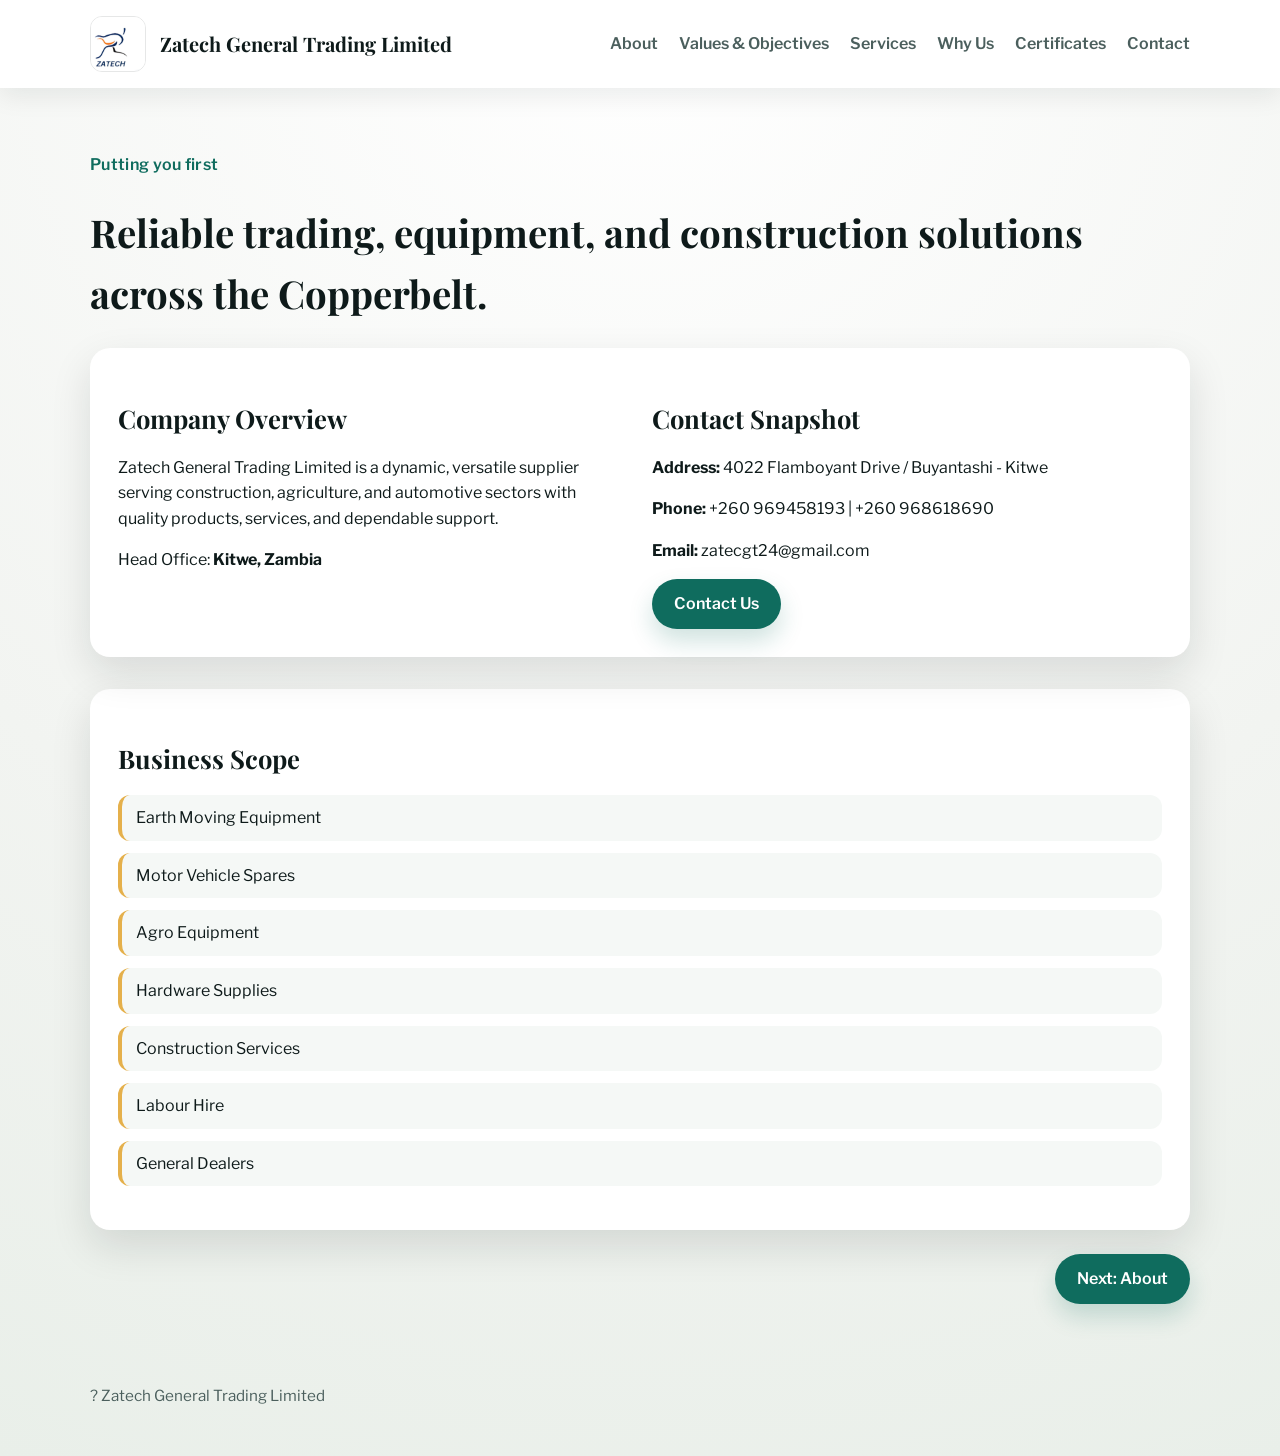
==== index.html @ f045a854 "Initial site" ====
<!doctype html>
<html lang="en">
<head>
  <meta charset="utf-8" />
  <meta name="viewport" content="width=device-width, initial-scale=1" />
  <title>Zatech General Trading Limited</title>
  <link rel="stylesheet" href="styles.css" />
</head>
<body>
  <header>
    <div class="container nav">
      <a class="brand" href="index.html">
        <img src="assets/zatech-logo.jpeg" alt="Zatech logo" />
        <span>Zatech General Trading Limited</span>
      </a>
      <nav>
        <a href="about.html">About</a>
        <a href="values.html">Values & Objectives</a>
        <a href="services.html">Services</a>
        <a href="why-us.html">Why Us</a>
        <a href="certificates.html">Certificates</a>
        <a href="contact.html">Contact</a>
      </nav>
    </div>
  </header>

  <main class="container">
    <section class="hero">
      <span class="tag">Putting you first</span>
      <h1>Reliable trading, equipment, and construction solutions across the Copperbelt.</h1>
      <div class="card grid grid-2">
        <div>
          <h2 class="section-title">Company Overview</h2>
          <p>Zatech General Trading Limited is a dynamic, versatile supplier serving construction, agriculture, and automotive sectors with quality products, services, and dependable support.</p>
          <p>Head Office: <strong>Kitwe, Zambia</strong></p>
        </div>
        <div>
          <h2 class="section-title">Contact Snapshot</h2>
          <p><strong>Address:</strong> 4022 Flamboyant Drive / Buyantashi - Kitwe</p>
          <p><strong>Phone:</strong> +260 969458193 | +260 968618690</p>
          <p><strong>Email:</strong> zatecgt24@gmail.com</p>
          <a class="button" href="contact.html">Contact Us</a>
        </div>
      </div>
    </section>

    <section class="card">
      <h2 class="section-title">Business Scope</h2>
      <ul class="list">
        <li>Earth Moving Equipment</li>
        <li>Motor Vehicle Spares</li>
        <li>Agro Equipment</li>
        <li>Hardware Supplies</li>
        <li>Construction Services</li>
        <li>Labour Hire</li>
        <li>General Dealers</li>
      </ul>
    </section>

    <div class="next-row">
      <a class="button" href="about.html">Next: About</a>
    </div>
  </main>

  <footer class="container">
    <div>? Zatech General Trading Limited</div>
  </footer>
</body>
</html>
---- styles.css ----
@import url('https://fonts.googleapis.com/css2?family=Libre+Franklin:wght@300;400;600;700&family=Playfair+Display:wght@500;600;700&display=swap');

:root {
  --ink: #0e1a1a;
  --muted: #4b5f5d;
  --brand: #0f6c5e;
  --brand-dark: #0a4f45;
  --accent: #e5b04b;
  --paper: #f6f4ef;
  --white: #ffffff;
  --shadow: 0 16px 40px rgba(14, 26, 26, 0.12);
}

* { box-sizing: border-box; }
html, body { margin: 0; padding: 0; }
body {
  font-family: 'Libre Franklin', system-ui, -apple-system, sans-serif;
  color: var(--ink);
  background: radial-gradient(circle at top, #ffffff 0%, #f2f4f1 60%, #e9efe9 100%);
  line-height: 1.6;
}

.container {
  width: min(1100px, 92vw);
  margin: 0 auto;
}

header {
  background: var(--white);
  position: sticky;
  top: 0;
  z-index: 10;
  box-shadow: 0 8px 24px rgba(14, 26, 26, 0.08);
}

.nav {
  display: flex;
  align-items: center;
  justify-content: space-between;
  padding: 16px 0;
  gap: 16px;
}

.brand {
  display: flex;
  align-items: center;
  gap: 14px;
  text-decoration: none;
  color: inherit;
}

.brand img {
  width: 56px;
  height: 56px;
  object-fit: cover;
  border-radius: 12px;
  border: 1px solid rgba(14, 26, 26, 0.1);
}

.brand span {
  font-family: 'Playfair Display', serif;
  font-size: 1.25rem;
  font-weight: 700;
}

nav a {
  text-decoration: none;
  color: var(--muted);
  font-weight: 600;
  margin-left: 18px;
}

nav a:hover { color: var(--brand); }

.hero {
  padding: 64px 0 32px;
  display: grid;
  gap: 24px;
}

.hero h1 {
  font-family: 'Playfair Display', serif;
  font-size: clamp(2rem, 3vw, 3rem);
  margin: 0;
}

.card {
  background: var(--white);
  border-radius: 20px;
  padding: 28px;
  box-shadow: var(--shadow);
}

.grid {
  display: grid;
  gap: 24px;
}

.grid-2 { grid-template-columns: repeat(auto-fit, minmax(260px, 1fr)); }

.tag {
  display: inline-flex;
  align-items: center;
  gap: 8px;
  font-weight: 600;
  color: var(--brand);
  letter-spacing: 0.02em;
}

.button {
  display: inline-flex;
  align-items: center;
  justify-content: center;
  padding: 12px 22px;
  border-radius: 999px;
  border: none;
  background: var(--brand);
  color: var(--white);
  font-weight: 600;
  text-decoration: none;
  box-shadow: 0 12px 24px rgba(15, 108, 94, 0.2);
}

.button.secondary {
  background: var(--white);
  color: var(--brand);
  border: 1px solid var(--brand);
  box-shadow: none;
}

.section-title {
  font-family: 'Playfair Display', serif;
  font-size: 1.6rem;
  margin-bottom: 12px;
}

.list {
  display: grid;
  gap: 12px;
  padding-left: 0;
  list-style: none;
}

.list li {
  padding: 10px 14px;
  background: #f5f8f6;
  border-radius: 12px;
  border-left: 4px solid var(--accent);
}

footer {
  padding: 32px 0 48px;
  color: var(--muted);
  font-size: 0.95rem;
}

.next-row {
  display: flex;
  justify-content: flex-end;
  padding: 24px 0 48px;
}

.highlight {
  background: linear-gradient(120deg, rgba(229,176,75,0.2), rgba(15,108,94,0.12));
  padding: 2px 8px;
  border-radius: 8px;
}

@media (max-width: 720px) {
  nav { display: none; }
  .nav { justify-content: center; }
  .hero { padding-top: 42px; }
}
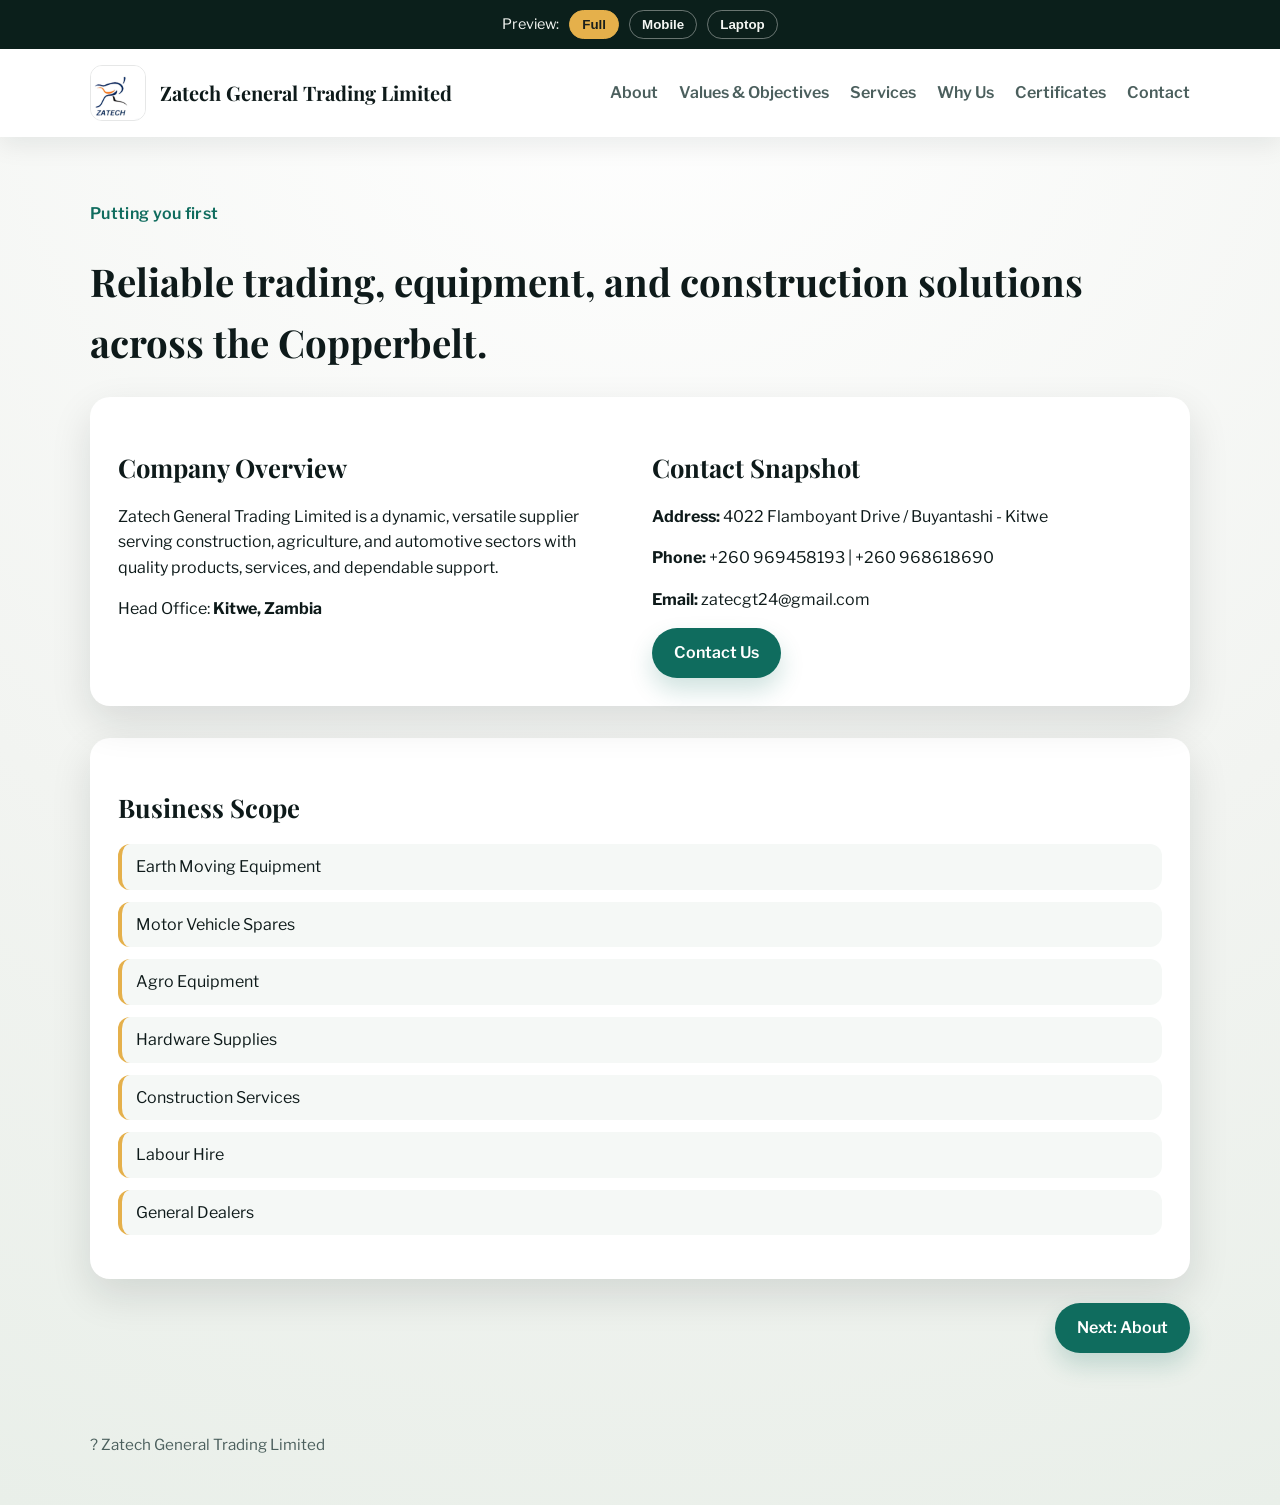
==== commit 73db2eb9: "Add device preview toggle" ====
--- a/index.html
+++ b/index.html
@@ -5,6 +5,7 @@
   <meta name="viewport" content="width=device-width, initial-scale=1" />
   <title>Zatech General Trading Limited</title>
   <link rel="stylesheet" href="styles.css" />
+  <script src="preview.js" defer></script>
 </head>
 <body>
   <header>
--- a/styles.css
+++ b/styles.css
@@ -20,6 +20,62 @@
   line-height: 1.6;
 }
 
+.preview-bar {
+  position: sticky;
+  top: 0;
+  z-index: 20;
+  background: #0b1f1b;
+  color: #f4f6f3;
+  display: flex;
+  align-items: center;
+  justify-content: center;
+  gap: 10px;
+  padding: 10px 16px;
+  font-size: 0.9rem;
+}
+
+.preview-bar button {
+  background: transparent;
+  border: 1px solid rgba(244, 246, 243, 0.4);
+  color: inherit;
+  padding: 6px 12px;
+  border-radius: 999px;
+  font-weight: 600;
+  cursor: pointer;
+}
+
+.preview-bar button.active {
+  background: var(--accent);
+  color: #1a1f1c;
+  border-color: var(--accent);
+}
+
+.preview-frame {
+  width: 100%;
+}
+
+body.preview-mobile,
+body.preview-laptop {
+  background: linear-gradient(135deg, #e1e6e2 0%, #f7f3ea 100%);
+}
+
+body.preview-mobile .preview-frame,
+body.preview-laptop .preview-frame {
+  margin: 16px auto 40px;
+  background: var(--white);
+  border-radius: 24px;
+  box-shadow: 0 24px 60px rgba(14, 26, 26, 0.2);
+  overflow: hidden;
+}
+
+body.preview-mobile .preview-frame {
+  max-width: 390px;
+}
+
+body.preview-laptop .preview-frame {
+  max-width: 1100px;
+}
+
 .container {
   width: min(1100px, 92vw);
   margin: 0 auto;
@@ -168,6 +224,21 @@
 
 @media (max-width: 720px) {
   nav { display: none; }
-  .nav { justify-content: center; }
-  .hero { padding-top: 42px; }
-}
+  .nav { justify-content: center; padding: 12px 0; }
+  .brand { gap: 10px; }
+  .brand img { width: 48px; height: 48px; }
+  .brand span { font-size: 1.05rem; text-align: center; }
+  .hero { padding: 42px 0 24px; }
+  .card { padding: 20px; }
+  .section-title { font-size: 1.35rem; }
+  .button { width: 100%; }
+  .next-row { justify-content: stretch; }
+  .list li { padding: 10px 12px; }
+}
+
+@media (max-width: 520px) {
+  body { font-size: 0.98rem; }
+  .hero h1 { font-size: clamp(1.6rem, 6vw, 2.2rem); }
+  .grid { gap: 16px; }
+  .card { border-radius: 16px; }
+}
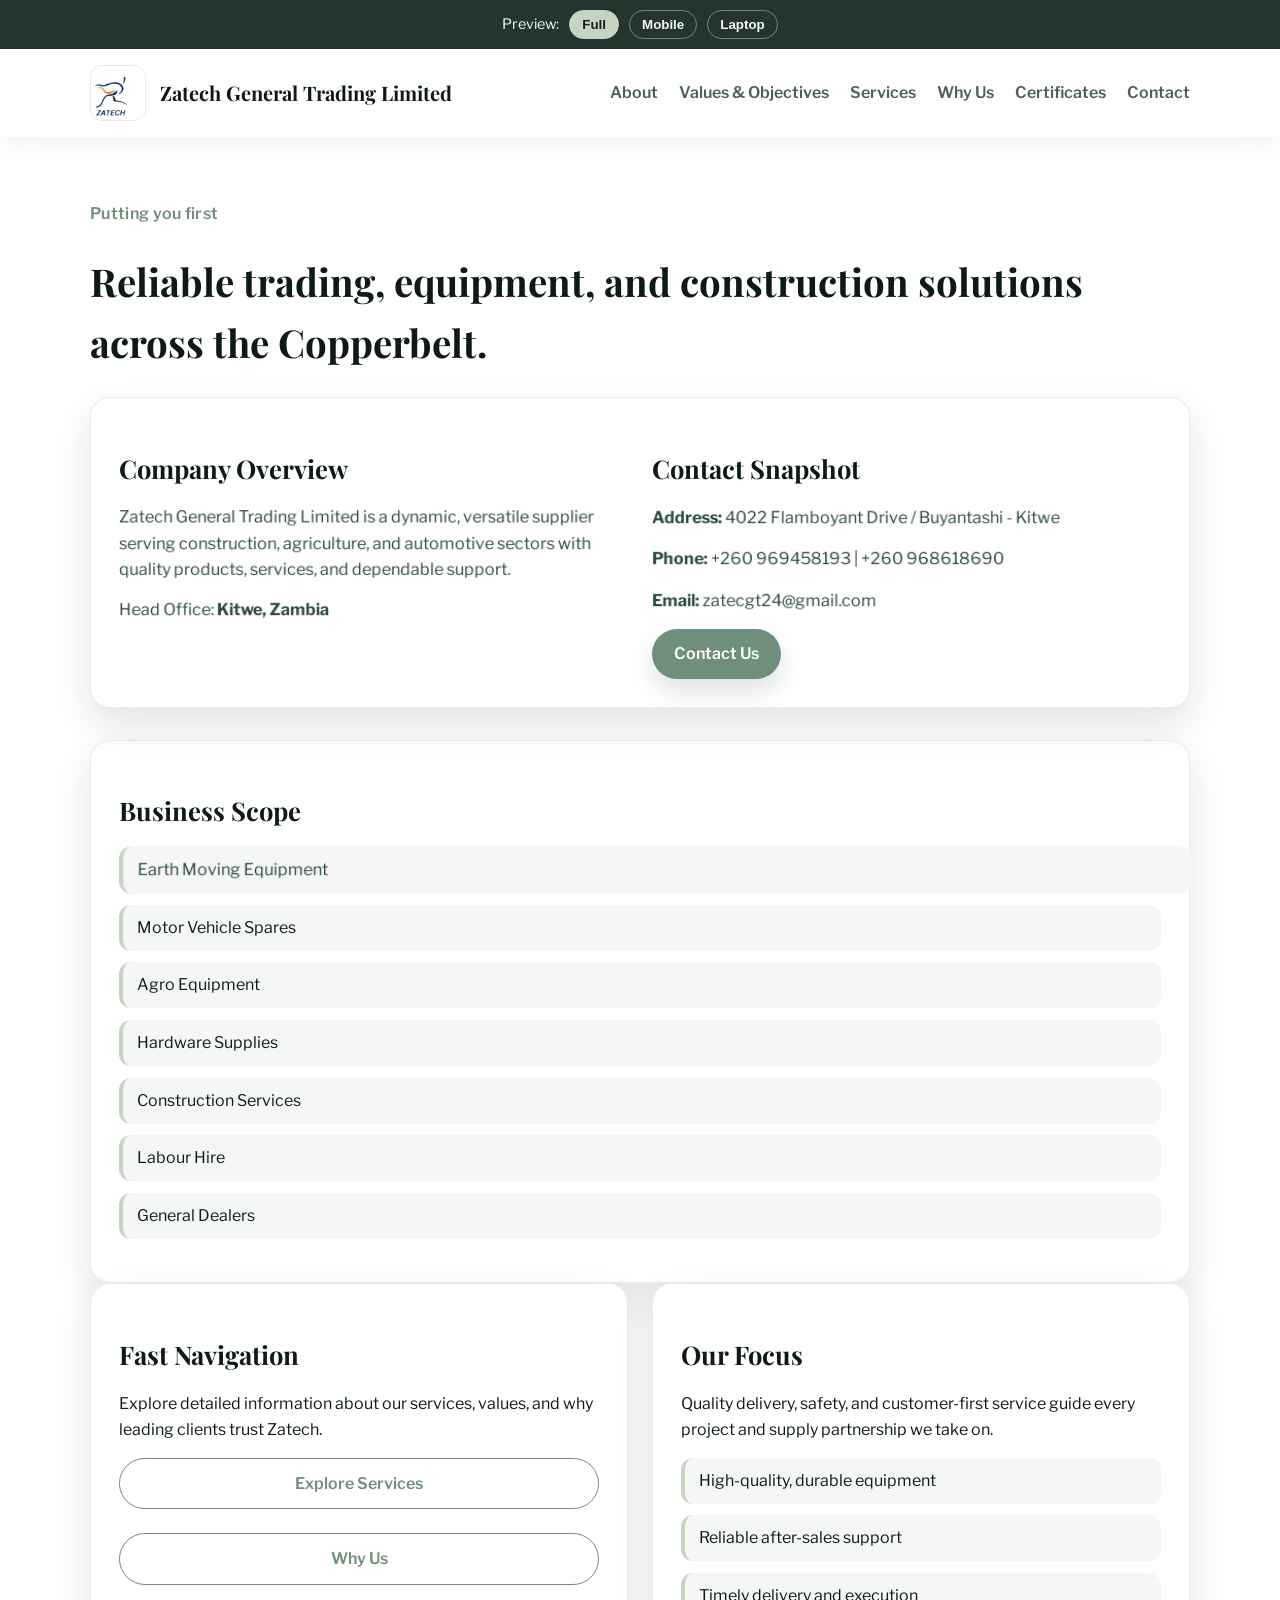
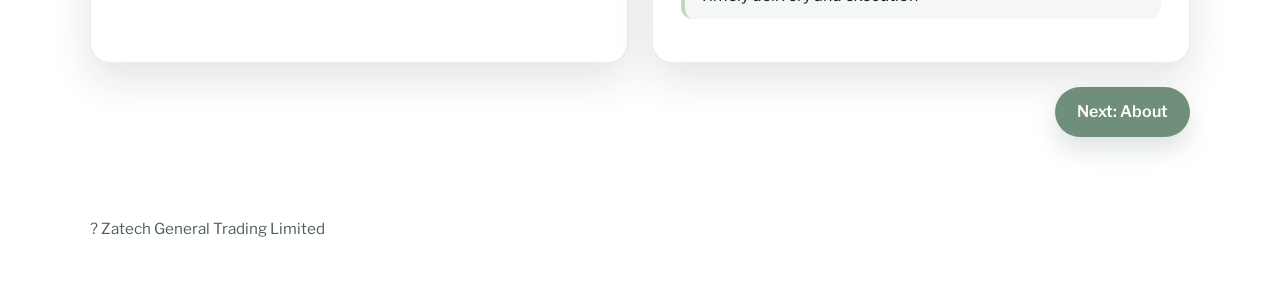
==== commit 29848ef2: "Revert certificate embed" ====
--- a/index.html
+++ b/index.html
@@ -29,33 +29,53 @@
     <section class="hero">
       <span class="tag">Putting you first</span>
       <h1>Reliable trading, equipment, and construction solutions across the Copperbelt.</h1>
-      <div class="card grid grid-2">
+      <div class="card grid grid-2 lift">
         <div>
           <h2 class="section-title">Company Overview</h2>
-          <p>Zatech General Trading Limited is a dynamic, versatile supplier serving construction, agriculture, and automotive sectors with quality products, services, and dependable support.</p>
-          <p>Head Office: <strong>Kitwe, Zambia</strong></p>
+          <p class="interactive-text">Zatech General Trading Limited is a dynamic, versatile supplier serving construction, agriculture, and automotive sectors with quality products, services, and dependable support.</p>
+          <p class="interactive-text">Head Office: <strong>Kitwe, Zambia</strong></p>
         </div>
         <div>
           <h2 class="section-title">Contact Snapshot</h2>
-          <p><strong>Address:</strong> 4022 Flamboyant Drive / Buyantashi - Kitwe</p>
-          <p><strong>Phone:</strong> +260 969458193 | +260 968618690</p>
-          <p><strong>Email:</strong> zatecgt24@gmail.com</p>
+          <p class="interactive-text"><strong>Address:</strong> 4022 Flamboyant Drive / Buyantashi - Kitwe</p>
+          <p class="interactive-text"><strong>Phone:</strong> +260 969458193 | +260 968618690</p>
+          <p class="interactive-text"><strong>Email:</strong> zatecgt24@gmail.com</p>
           <a class="button" href="contact.html">Contact Us</a>
         </div>
       </div>
     </section>
 
-    <section class="card">
+    <section class="card lift">
       <h2 class="section-title">Business Scope</h2>
       <ul class="list">
-        <li>Earth Moving Equipment</li>
-        <li>Motor Vehicle Spares</li>
-        <li>Agro Equipment</li>
-        <li>Hardware Supplies</li>
-        <li>Construction Services</li>
-        <li>Labour Hire</li>
-        <li>General Dealers</li>
+        <li class="interactive-text">Earth Moving Equipment</li>
+        <li class="interactive-text">Motor Vehicle Spares</li>
+        <li class="interactive-text">Agro Equipment</li>
+        <li class="interactive-text">Hardware Supplies</li>
+        <li class="interactive-text">Construction Services</li>
+        <li class="interactive-text">Labour Hire</li>
+        <li class="interactive-text">General Dealers</li>
       </ul>
+    </section>
+
+    <section class="grid grid-2">
+      <div class="card lift">
+        <h2 class="section-title">Fast Navigation</h2>
+        <p class="interactive-text">Explore detailed information about our services, values, and why leading clients trust Zatech.</p>
+        <div class="grid">
+          <a class="button secondary" href="services.html">Explore Services</a>
+          <a class="button secondary" href="why-us.html">Why Us</a>
+        </div>
+      </div>
+      <div class="card lift">
+        <h2 class="section-title">Our Focus</h2>
+        <p class="interactive-text">Quality delivery, safety, and customer-first service guide every project and supply partnership we take on.</p>
+        <ul class="list">
+          <li class="interactive-text">High-quality, durable equipment</li>
+          <li class="interactive-text">Reliable after-sales support</li>
+          <li class="interactive-text">Timely delivery and execution</li>
+        </ul>
+      </div>
     </section>
 
     <div class="next-row">
--- a/styles.css
+++ b/styles.css
@@ -3,10 +3,10 @@
 :root {
   --ink: #0e1a1a;
   --muted: #4b5f5d;
-  --brand: #0f6c5e;
-  --brand-dark: #0a4f45;
-  --accent: #e5b04b;
-  --paper: #f6f4ef;
+  --brand: #6f8f7a;
+  --brand-dark: #4f6f5f;
+  --accent: #c7d4c4;
+  --paper: #ffffff;
   --white: #ffffff;
   --shadow: 0 16px 40px rgba(14, 26, 26, 0.12);
 }
@@ -16,7 +16,7 @@
 body {
   font-family: 'Libre Franklin', system-ui, -apple-system, sans-serif;
   color: var(--ink);
-  background: radial-gradient(circle at top, #ffffff 0%, #f2f4f1 60%, #e9efe9 100%);
+  background: #ffffff;
   line-height: 1.6;
 }
 
@@ -24,7 +24,7 @@
   position: sticky;
   top: 0;
   z-index: 20;
-  background: #0b1f1b;
+  background: #24352e;
   color: #f4f6f3;
   display: flex;
   align-items: center;
@@ -56,7 +56,7 @@
 
 body.preview-mobile,
 body.preview-laptop {
-  background: linear-gradient(135deg, #e1e6e2 0%, #f7f3ea 100%);
+  background: linear-gradient(135deg, #eef3ef 0%, #ffffff 100%);
 }
 
 body.preview-mobile .preview-frame,
@@ -86,7 +86,7 @@
   position: sticky;
   top: 0;
   z-index: 10;
-  box-shadow: 0 8px 24px rgba(14, 26, 26, 0.08);
+  box-shadow: 0 8px 24px rgba(14, 26, 26, 0.06);
 }
 
 .nav {
@@ -145,6 +145,7 @@
   border-radius: 20px;
   padding: 28px;
   box-shadow: var(--shadow);
+  border: 1px solid rgba(111, 143, 122, 0.15);
 }
 
 .grid {
@@ -174,7 +175,7 @@
   color: var(--white);
   font-weight: 600;
   text-decoration: none;
-  box-shadow: 0 12px 24px rgba(15, 108, 94, 0.2);
+  box-shadow: 0 12px 24px rgba(79, 111, 95, 0.2);
 }
 
 .button.secondary {
@@ -199,7 +200,7 @@
 
 .list li {
   padding: 10px 14px;
-  background: #f5f8f6;
+  background: #f4f7f4;
   border-radius: 12px;
   border-left: 4px solid var(--accent);
 }
@@ -217,9 +218,45 @@
 }
 
 .highlight {
-  background: linear-gradient(120deg, rgba(229,176,75,0.2), rgba(15,108,94,0.12));
+  background: linear-gradient(120deg, rgba(199,212,196,0.6), rgba(111,143,122,0.12));
   padding: 2px 8px;
   border-radius: 8px;
+}
+
+.interactive-text {
+  transition: transform 0.35s ease, color 0.35s ease;
+  transform-origin: left center;
+  will-change: transform;
+}
+
+.interactive-text.focus {
+  transform: scale(1.03);
+  color: #2b4b3f;
+}
+
+.lift {
+  transition: transform 0.35s ease, box-shadow 0.35s ease;
+}
+
+.lift:hover {
+  transform: translateY(-6px);
+  box-shadow: 0 18px 36px rgba(79, 111, 95, 0.18);
+}
+
+.certificate-frame {
+  width: 100%;
+  height: 70vh;
+  border: 1px solid rgba(111, 143, 122, 0.2);
+  border-radius: 16px;
+}
+
+@media (prefers-reduced-motion: reduce) {
+  .interactive-text {
+    transition: none;
+  }
+  .interactive-text.focus {
+    transform: none;
+  }
 }
 
 @media (max-width: 720px) {
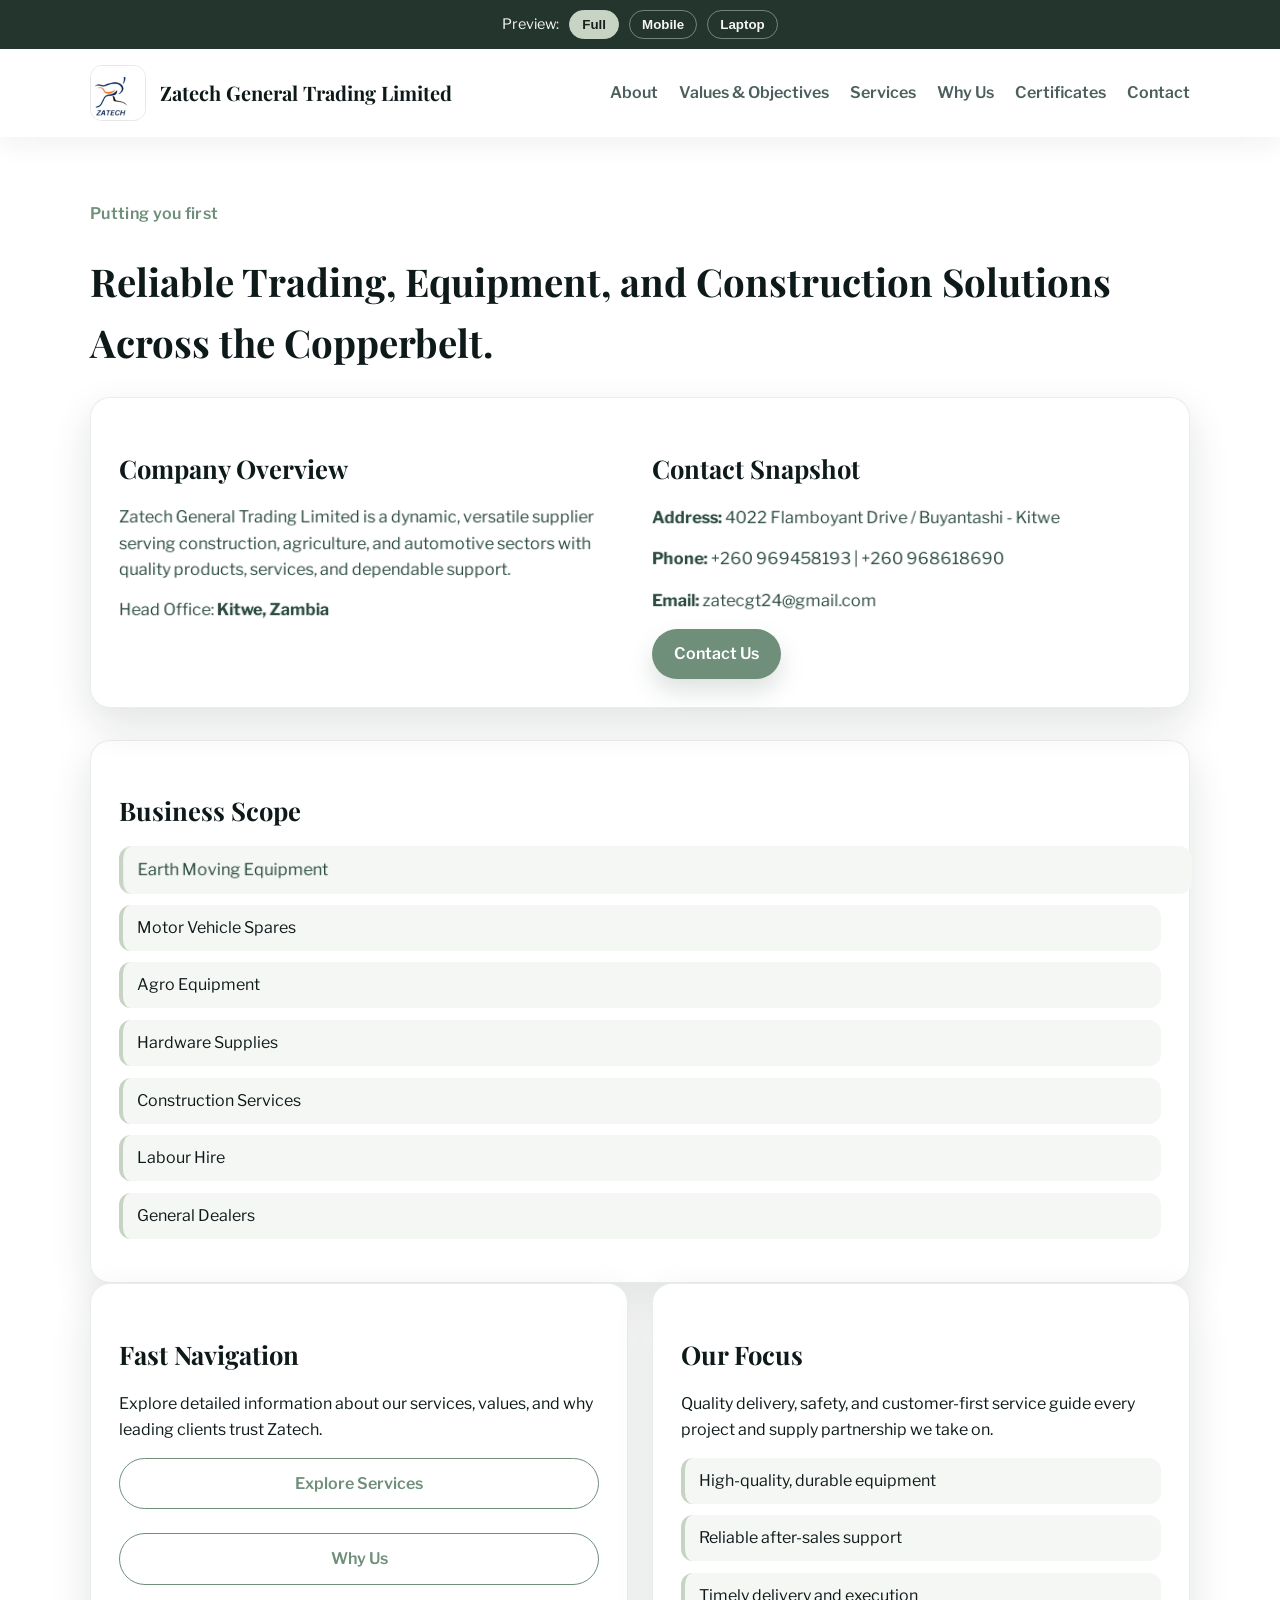
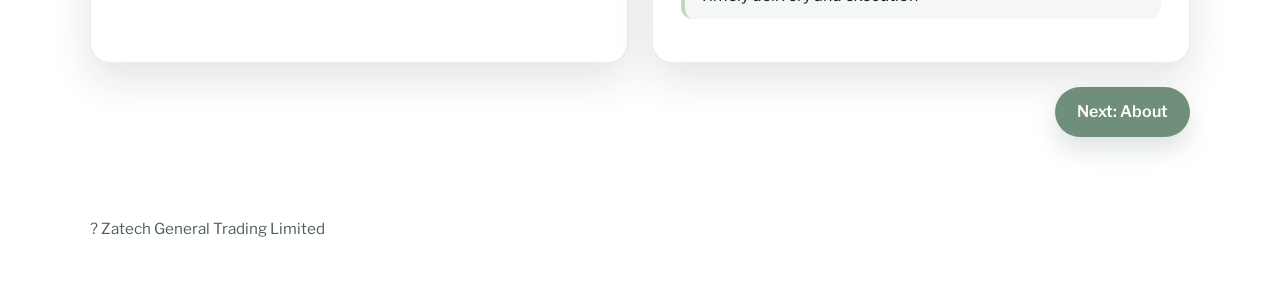
==== commit 9d3c8285: "Capitalize hero line and animate logo" ====
--- a/index.html
+++ b/index.html
@@ -11,7 +11,7 @@
   <header>
     <div class="container nav">
       <a class="brand" href="index.html">
-        <img src="assets/zatech-logo.jpeg" alt="Zatech logo" />
+        <img class="logo-animate" src="assets/zatech-logo.jpeg" alt="Zatech logo" />
         <span>Zatech General Trading Limited</span>
       </a>
       <nav>
@@ -28,7 +28,7 @@
   <main class="container">
     <section class="hero">
       <span class="tag">Putting you first</span>
-      <h1>Reliable trading, equipment, and construction solutions across the Copperbelt.</h1>
+      <h1>Reliable Trading, Equipment, and Construction Solutions Across the Copperbelt.</h1>
       <div class="card grid grid-2 lift">
         <div>
           <h2 class="section-title">Company Overview</h2>
--- a/styles.css
+++ b/styles.css
@@ -113,6 +113,17 @@
   border: 1px solid rgba(14, 26, 26, 0.1);
 }
 
+.logo-animate {
+  animation: logoFloat 5s ease-in-out 1;
+}
+
+@keyframes logoFloat {
+  0% { transform: translateY(0) scale(1); box-shadow: 0 0 0 rgba(0, 0, 0, 0); }
+  40% { transform: translateY(-6px) scale(1.03); box-shadow: 0 10px 20px rgba(79, 111, 95, 0.2); }
+  70% { transform: translateY(-2px) scale(1.01); }
+  100% { transform: translateY(0) scale(1); box-shadow: 0 0 0 rgba(0, 0, 0, 0); }
+}
+
 .brand span {
   font-family: 'Playfair Display', serif;
   font-size: 1.25rem;
@@ -256,6 +267,9 @@
   }
   .interactive-text.focus {
     transform: none;
+  }
+  .logo-animate {
+    animation: none;
   }
 }
 
